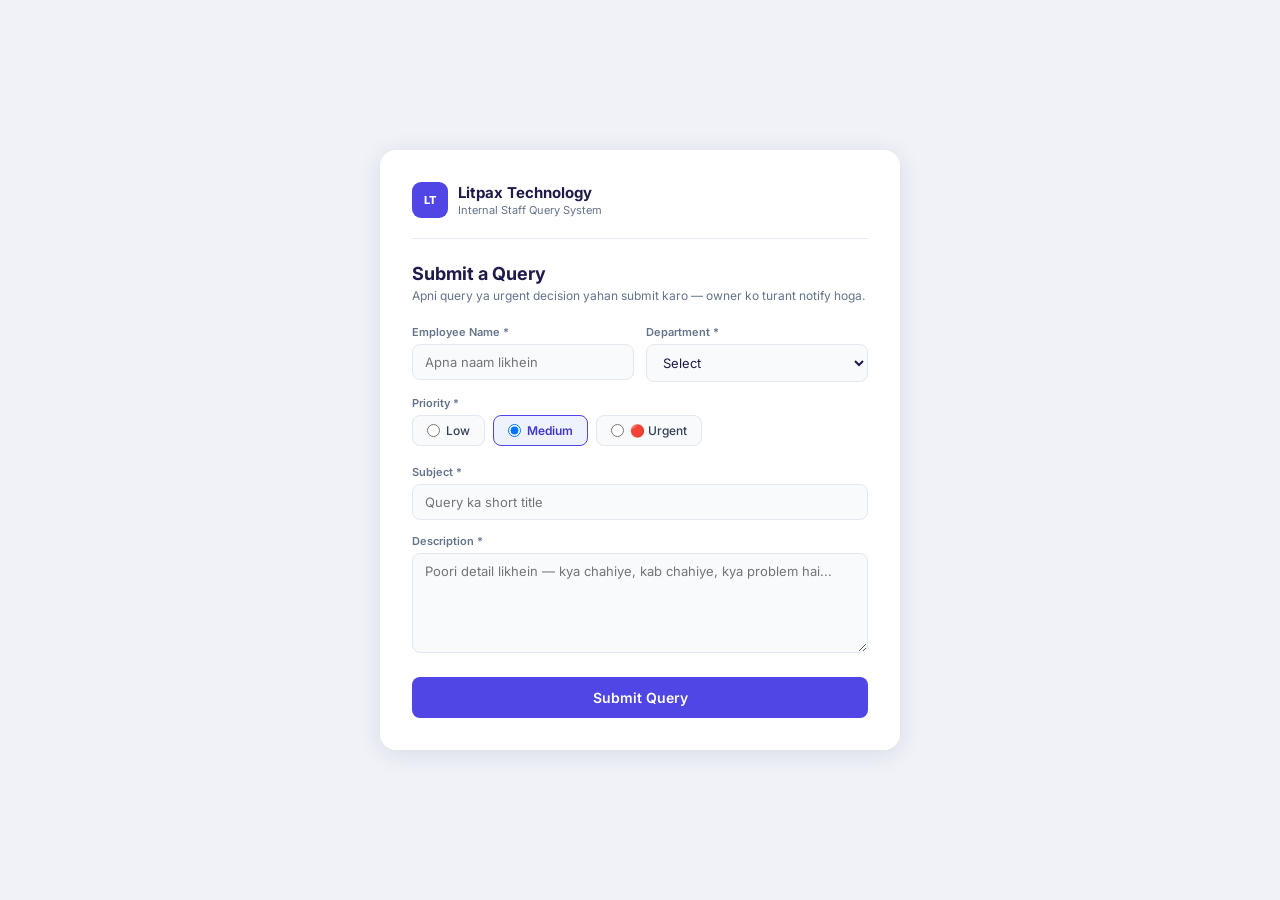
==== staff-query.html @ 0794521c "Create staff-query.html" ====
<!DOCTYPE html>
<html lang="en">
<head>
  <meta charset="UTF-8" />
  <meta name="viewport" content="width=device-width, initial-scale=1.0" />
  <title>Staff Query — Litpax Technology</title>
  <link href="https://fonts.googleapis.com/css2?family=Inter:wght@400;500;600;700&display=swap" rel="stylesheet">
  <style>
    * { box-sizing: border-box; margin: 0; padding: 0; }
    body {
      font-family: 'Inter', sans-serif;
      background: #f0f2f8;
      min-height: 100vh;
      display: flex;
      align-items: center;
      justify-content: center;
      padding: 24px 16px;
    }
    .card {
      background: #fff;
      border-radius: 16px;
      box-shadow: 0 4px 24px rgba(30,27,75,.1);
      padding: 32px;
      width: 100%;
      max-width: 520px;
    }
    .brand {
      display: flex;
      align-items: center;
      gap: 10px;
      margin-bottom: 24px;
      padding-bottom: 20px;
      border-bottom: 1px solid #e8eaf2;
    }
    .brand-logo {
      width: 36px; height: 36px;
      background: #4f46e5;
      border-radius: 9px;
      color: #fff;
      font-weight: 800;
      font-size: 11px;
      display: flex; align-items: center; justify-content: center;
    }
    .brand h1 { font-size: 15px; font-weight: 700; color: #1e1b4b; }
    .brand p  { font-size: 11px; color: #64748b; margin-top: 1px; }

    h2 { font-size: 18px; font-weight: 700; color: #1e1b4b; margin-bottom: 4px; }
    .subtitle { font-size: 12px; color: #64748b; margin-bottom: 22px; }

    .row { display: grid; grid-template-columns: 1fr 1fr; gap: 12px; }
    .field { margin-bottom: 14px; }
    label { font-size: 11px; font-weight: 600; color: #64748b; display: block; margin-bottom: 5px; }

    input, select, textarea {
      width: 100%;
      padding: 9px 12px;
      border: 1px solid #e2e8f0;
      border-radius: 8px;
      font-size: 13px;
      font-family: inherit;
      outline: none;
      background: #f8fafc;
      color: #1e1b4b;
      transition: border-color .14s;
    }
    input:focus, select:focus, textarea:focus {
      border-color: #4f46e5;
      background: #fff;
      box-shadow: 0 0 0 3px rgba(79,70,229,.1);
    }
    textarea { resize: vertical; min-height: 100px; }

    .priority-row { display: flex; gap: 8px; flex-wrap: wrap; }
    .priority-label {
      display: flex; align-items: center; gap: 6px;
      cursor: pointer; font-size: 12px; font-weight: 500;
      padding: 7px 14px;
      border: 1px solid #e2e8f0;
      border-radius: 8px;
      background: #f8fafc;
      color: #334155;
      transition: .14s;
    }
    .priority-label input { width: auto; padding: 0; background: none; border: none; box-shadow: none; }
    .priority-label:has(input:checked) { border-color: #4f46e5; background: #eef2ff; color: #4338ca; font-weight: 600; }
    .priority-label.urgent:has(input:checked) { border-color: #dc2626; background: #fef2f2; color: #dc2626; }

    .submit-btn {
      width: 100%;
      padding: 12px;
      background: #4f46e5;
      color: #fff;
      border: none;
      border-radius: 8px;
      font-size: 14px;
      font-weight: 600;
      font-family: inherit;
      cursor: pointer;
      margin-top: 6px;
      transition: background .14s;
    }
    .submit-btn:hover { background: #4338ca; }
    .submit-btn:disabled { background: #a5b4fc; cursor: not-allowed; }

    #msgBox {
      margin-top: 14px;
      font-size: 13px;
      font-weight: 500;
      text-align: center;
      padding: 10px;
      border-radius: 8px;
      display: none;
    }
    #msgBox.success { background: #f0fdf4; color: #16a34a; border: 1px solid #bbf7d0; display: block; }
    #msgBox.error   { background: #fef2f2; color: #dc2626; border: 1px solid #fecaca; display: block; }

    @media (max-width: 480px) {
      .row { grid-template-columns: 1fr; }
      .card { padding: 20px; }
    }
  </style>
</head>
<body>

<div class="card">
  <div class="brand">
    <div class="brand-logo">LT</div>
    <div>
      <h1>Litpax Technology</h1>
      <p>Internal Staff Query System</p>
    </div>
  </div>

  <h2>Submit a Query</h2>
  <p class="subtitle">Apni query ya urgent decision yahan submit karo — owner ko turant notify hoga.</p>

  <div class="row">
    <div class="field">
      <label>Employee Name *</label>
      <input type="text" id="qName" placeholder="Apna naam likhein">
    </div>
    <div class="field">
      <label>Department *</label>
      <select id="qDept">
        <option value="">Select</option>
        <option>Store</option>
        <option>Production</option>
        <option>Dispatch</option>
        <option>Sales</option>
        <option>Repair</option>
        <option>Accounts</option>
        <option>Other</option>
      </select>
    </div>
  </div>

  <div class="field">
    <label>Priority *</label>
    <div class="priority-row">
      <label class="priority-label">
        <input type="radio" name="priority" value="Low"> Low
      </label>
      <label class="priority-label">
        <input type="radio" name="priority" value="Medium" checked> Medium
      </label>
      <label class="priority-label urgent">
        <input type="radio" name="priority" value="Urgent"> 🔴 Urgent
      </label>
    </div>
  </div>

  <div class="field">
    <label>Subject *</label>
    <input type="text" id="qSubject" placeholder="Query ka short title">
  </div>

  <div class="field">
    <label>Description *</label>
    <textarea id="qDesc" placeholder="Poori detail likhein — kya chahiye, kab chahiye, kya problem hai..."></textarea>
  </div>

  <button class="submit-btn" id="submitBtn" onclick="submitQuery()">Submit Query</button>
  <div id="msgBox"></div>
</div>

<script>
const GAS_URL = 'https://script.google.com/macros/s/AKfycbwYJIxqDn7e6ejyQ1jGXSYb_hgTLGZFmoLsgzw4deI7u7Ow34GI6gxxJJlrNw8iruAg/exec';

async function submitQuery() {
  const name     = document.getElementById('qName').value.trim();
  const dept     = document.getElementById('qDept').value;
  const priority = document.querySelector('input[name="priority"]:checked')?.value;
  const subject  = document.getElementById('qSubject').value.trim();
  const desc     = document.getElementById('qDesc').value.trim();
  const btn      = document.getElementById('submitBtn');
  const msg      = document.getElementById('msgBox');

  msg.className = '';
  msg.style.display = 'none';

  if (!name || !dept || !subject || !desc) {
    msg.className = 'error';
    msg.textContent = '⚠️ Sab fields fill karna zaroori hai.';
    return;
  }

  btn.textContent = 'Submitting...';
  btn.disabled = true;

  try {
    const res = await fetch(GAS_URL, {
      method: 'POST',
      body: JSON.stringify({ action: 'submitQuery', employeeName: name, department: dept, priority, subject, description: desc })
    });
    const data = await res.json();
    if (data.success) {
      msg.className = 'success';
      msg.textContent = `✅ Query submit ho gayi! Ticket ID: ${data.ticketID}`;
      document.getElementById('qName').value = '';
      document.getElementById('qDept').value = '';
      document.getElementById('qSubject').value = '';
      document.getElementById('qDesc').value = '';
    } else {
      msg.className = 'error';
      msg.textContent = '❌ Error aaya. Dobara try karo.';
    }
  } catch(err) {
    msg.className = 'error';
    msg.textContent = '❌ Network error. Baad mein try karo.';
  }

  btn.textContent = 'Submit Query';
  btn.disabled = false;
}
</script>

</body>
</html>
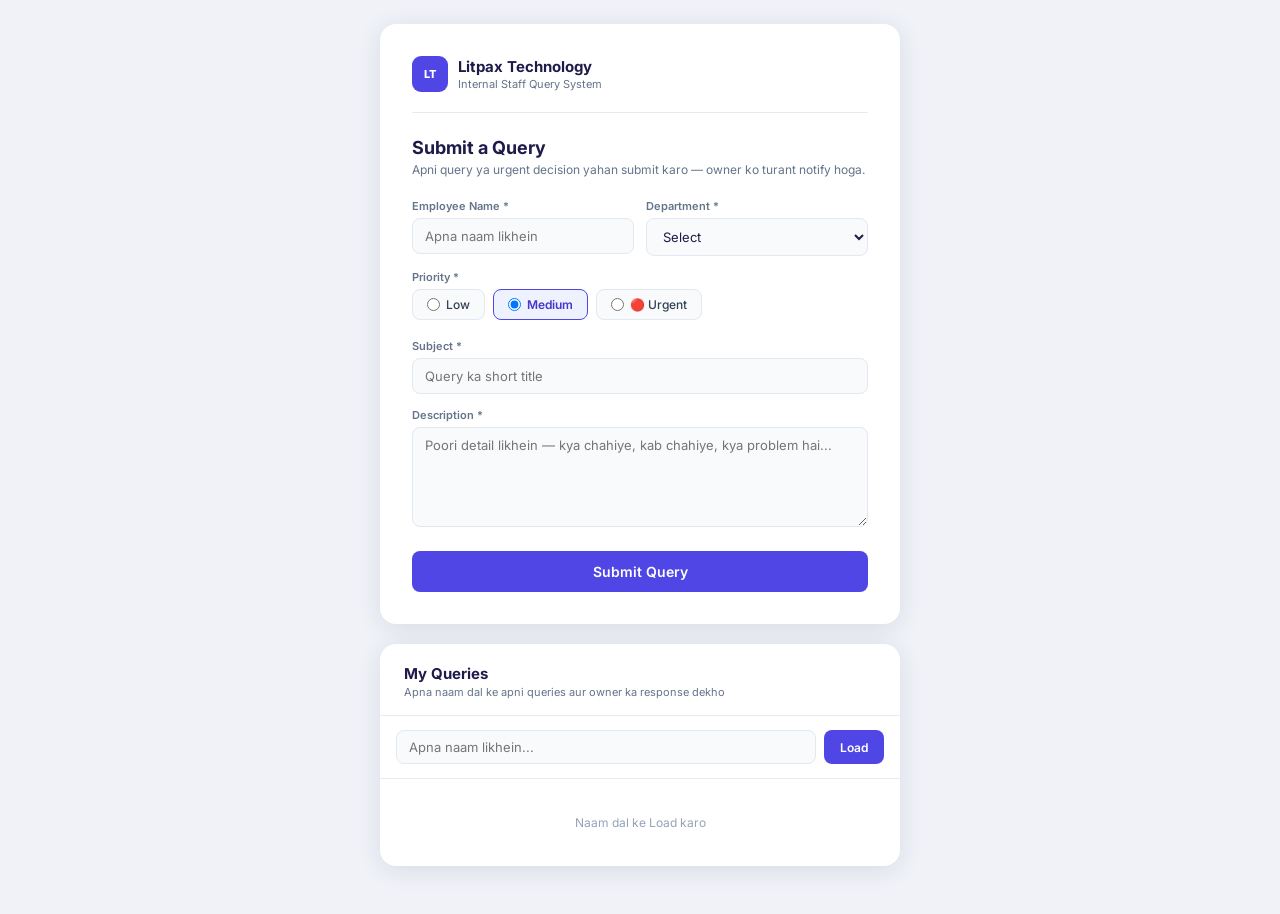
==== commit 39b02322: "Update staff-query.html" ====
--- a/staff-query.html
+++ b/staff-query.html
@@ -12,9 +12,9 @@
       background: #f0f2f8;
       min-height: 100vh;
       display: flex;
+      flex-direction: column;
       align-items: center;
-      justify-content: center;
-      padding: 24px 16px;
+      padding: 24px 16px 48px;
     }
     .card {
       background: #fff;
@@ -23,105 +23,152 @@
       padding: 32px;
       width: 100%;
       max-width: 520px;
+      margin-bottom: 20px;
     }
     .brand {
-      display: flex;
-      align-items: center;
-      gap: 10px;
-      margin-bottom: 24px;
-      padding-bottom: 20px;
+      display: flex; align-items: center; gap: 10px;
+      margin-bottom: 24px; padding-bottom: 20px;
       border-bottom: 1px solid #e8eaf2;
     }
     .brand-logo {
-      width: 36px; height: 36px;
-      background: #4f46e5;
-      border-radius: 9px;
-      color: #fff;
-      font-weight: 800;
-      font-size: 11px;
-      display: flex; align-items: center; justify-content: center;
+      width: 36px; height: 36px; background: #4f46e5;
+      border-radius: 9px; color: #fff; font-weight: 800;
+      font-size: 11px; display: flex; align-items: center; justify-content: center;
     }
     .brand h1 { font-size: 15px; font-weight: 700; color: #1e1b4b; }
     .brand p  { font-size: 11px; color: #64748b; margin-top: 1px; }
-
     h2 { font-size: 18px; font-weight: 700; color: #1e1b4b; margin-bottom: 4px; }
     .subtitle { font-size: 12px; color: #64748b; margin-bottom: 22px; }
-
     .row { display: grid; grid-template-columns: 1fr 1fr; gap: 12px; }
     .field { margin-bottom: 14px; }
     label { font-size: 11px; font-weight: 600; color: #64748b; display: block; margin-bottom: 5px; }
-
     input, select, textarea {
-      width: 100%;
-      padding: 9px 12px;
-      border: 1px solid #e2e8f0;
-      border-radius: 8px;
-      font-size: 13px;
-      font-family: inherit;
-      outline: none;
-      background: #f8fafc;
-      color: #1e1b4b;
-      transition: border-color .14s;
+      width: 100%; padding: 9px 12px; border: 1px solid #e2e8f0;
+      border-radius: 8px; font-size: 13px; font-family: inherit;
+      outline: none; background: #f8fafc; color: #1e1b4b; transition: border-color .14s;
     }
     input:focus, select:focus, textarea:focus {
-      border-color: #4f46e5;
-      background: #fff;
+      border-color: #4f46e5; background: #fff;
       box-shadow: 0 0 0 3px rgba(79,70,229,.1);
     }
     textarea { resize: vertical; min-height: 100px; }
-
     .priority-row { display: flex; gap: 8px; flex-wrap: wrap; }
     .priority-label {
-      display: flex; align-items: center; gap: 6px;
-      cursor: pointer; font-size: 12px; font-weight: 500;
-      padding: 7px 14px;
-      border: 1px solid #e2e8f0;
-      border-radius: 8px;
-      background: #f8fafc;
-      color: #334155;
-      transition: .14s;
+      display: flex; align-items: center; gap: 6px; cursor: pointer;
+      font-size: 12px; font-weight: 500; padding: 7px 14px;
+      border: 1px solid #e2e8f0; border-radius: 8px;
+      background: #f8fafc; color: #334155; transition: .14s;
     }
     .priority-label input { width: auto; padding: 0; background: none; border: none; box-shadow: none; }
     .priority-label:has(input:checked) { border-color: #4f46e5; background: #eef2ff; color: #4338ca; font-weight: 600; }
     .priority-label.urgent:has(input:checked) { border-color: #dc2626; background: #fef2f2; color: #dc2626; }
-
     .submit-btn {
-      width: 100%;
-      padding: 12px;
-      background: #4f46e5;
-      color: #fff;
-      border: none;
-      border-radius: 8px;
-      font-size: 14px;
-      font-weight: 600;
-      font-family: inherit;
-      cursor: pointer;
-      margin-top: 6px;
-      transition: background .14s;
+      width: 100%; padding: 12px; background: #4f46e5; color: #fff;
+      border: none; border-radius: 8px; font-size: 14px; font-weight: 600;
+      font-family: inherit; cursor: pointer; margin-top: 6px; transition: background .14s;
     }
     .submit-btn:hover { background: #4338ca; }
     .submit-btn:disabled { background: #a5b4fc; cursor: not-allowed; }
-
     #msgBox {
-      margin-top: 14px;
-      font-size: 13px;
-      font-weight: 500;
-      text-align: center;
-      padding: 10px;
-      border-radius: 8px;
-      display: none;
+      margin-top: 14px; font-size: 13px; font-weight: 500;
+      text-align: center; padding: 10px; border-radius: 8px; display: none;
     }
     #msgBox.success { background: #f0fdf4; color: #16a34a; border: 1px solid #bbf7d0; display: block; }
     #msgBox.error   { background: #fef2f2; color: #dc2626; border: 1px solid #fecaca; display: block; }
+
+    /* My Queries Section */
+    .my-queries-card {
+      background: #fff; border-radius: 16px;
+      box-shadow: 0 4px 24px rgba(30,27,75,.1);
+      width: 100%; max-width: 520px; overflow: hidden;
+    }
+    .mq-header {
+      padding: 20px 24px 16px;
+      border-bottom: 1px solid #e8eaf2;
+    }
+    .mq-header h3 { font-size: 15px; font-weight: 700; color: #1e1b4b; margin-bottom: 2px; }
+    .mq-header p  { font-size: 11px; color: #64748b; }
+    .mq-search {
+      padding: 14px 16px;
+      border-bottom: 1px solid #e8eaf2;
+      display: flex; gap: 8px;
+    }
+    .mq-search input {
+      flex: 1; padding: 8px 12px; border: 1px solid #e2e8f0;
+      border-radius: 8px; font-size: 13px; font-family: inherit; outline: none; background: #f8fafc;
+    }
+    .mq-search input:focus { border-color: #4f46e5; background: #fff; }
+    .mq-search button {
+      padding: 8px 16px; background: #4f46e5; color: #fff;
+      border: none; border-radius: 8px; font-size: 12px;
+      font-weight: 600; font-family: inherit; cursor: pointer;
+    }
+    .mq-search button:hover { background: #4338ca; }
+    #mqList { padding: 12px 16px; }
+
+    .ticket-item {
+      border: 1px solid #e8eaf2; border-radius: 12px;
+      margin-bottom: 10px; overflow: hidden;
+    }
+    .ticket-top {
+      padding: 12px 14px; cursor: pointer;
+      display: flex; align-items: center; justify-content: space-between; gap: 10px;
+      transition: background .14s;
+    }
+    .ticket-top:hover { background: #f8fafc; }
+    .ticket-subject { font-size: 13px; font-weight: 600; color: #1e1b4b; }
+    .ticket-meta { font-size: 11px; color: #64748b; margin-top: 2px; }
+    .status-badge {
+      font-size: 10px; font-weight: 700; padding: 3px 10px;
+      border-radius: 999px; white-space: nowrap; flex-shrink: 0;
+    }
+    .status-Open        { background: #fef2f2; color: #dc2626; border: 1px solid #fecaca; }
+    .status-In-Progress { background: #fffbeb; color: #d97706; border: 1px solid #fde68a; }
+    .status-Closed      { background: #f0fdf4; color: #16a34a; border: 1px solid #bbf7d0; }
+
+    .ticket-chat { display: none; padding: 12px 14px; border-top: 1px solid #e8eaf2; background: #fafafa; }
+    .ticket-chat.open { display: block; }
+
+    .bubble-wrap { display: flex; flex-direction: column; gap: 8px; }
+    .bubble {
+      display: flex; flex-direction: column;
+    }
+    .bubble.employee { align-items: flex-start; }
+    .bubble.owner    { align-items: flex-end; }
+    .bubble-name { font-size: 10px; color: #94a3b8; margin-bottom: 3px; }
+    .bubble-text {
+      max-width: 85%; padding: 9px 13px; font-size: 12.5px;
+      line-height: 1.55; font-weight: 500;
+    }
+    .bubble.employee .bubble-text {
+      background: #eef2ff; color: #3730a3;
+      border-radius: 12px 12px 12px 4px;
+    }
+    .bubble.owner .bubble-text {
+      background: #f0fdf4; color: #15803d;
+      border-radius: 12px 12px 4px 12px;
+    }
+    .bubble.owner-temp .bubble-text {
+      background: #fffbeb; color: #92400e;
+      border-radius: 12px 12px 4px 12px;
+    }
+    .bubble-time { font-size: 10px; color: #cbd5e1; margin-top: 3px; }
+
+    .empty-mq {
+      text-align: center; padding: 24px;
+      font-size: 12px; color: #94a3b8;
+    }
 
     @media (max-width: 480px) {
       .row { grid-template-columns: 1fr; }
       .card { padding: 20px; }
+      .mq-header { padding: 16px; }
     }
   </style>
 </head>
 <body>
 
+<!-- SUBMIT FORM -->
 <div class="card">
   <div class="brand">
     <div class="brand-logo">LT</div>
@@ -157,15 +204,9 @@
   <div class="field">
     <label>Priority *</label>
     <div class="priority-row">
-      <label class="priority-label">
-        <input type="radio" name="priority" value="Low"> Low
-      </label>
-      <label class="priority-label">
-        <input type="radio" name="priority" value="Medium" checked> Medium
-      </label>
-      <label class="priority-label urgent">
-        <input type="radio" name="priority" value="Urgent"> 🔴 Urgent
-      </label>
+      <label class="priority-label"><input type="radio" name="priority" value="Low"> Low</label>
+      <label class="priority-label"><input type="radio" name="priority" value="Medium" checked> Medium</label>
+      <label class="priority-label urgent"><input type="radio" name="priority" value="Urgent"> 🔴 Urgent</label>
     </div>
   </div>
 
@@ -183,8 +224,21 @@
   <div id="msgBox"></div>
 </div>
 
+<!-- MY QUERIES -->
+<div class="my-queries-card">
+  <div class="mq-header">
+    <h3>My Queries</h3>
+    <p>Apna naam dal ke apni queries aur owner ka response dekho</p>
+  </div>
+  <div class="mq-search">
+    <input type="text" id="mqName" placeholder="Apna naam likhein..." onkeydown="if(event.key==='Enter') loadMyTickets()">
+    <button onclick="loadMyTickets()">Load</button>
+  </div>
+  <div id="mqList"><div class="empty-mq">Naam dal ke Load karo</div></div>
+</div>
+
 <script>
-const GAS_URL = 'https://script.google.com/macros/s/AKfycbwYJIxqDn7e6ejyQ1jGXSYb_hgTLGZFmoLsgzw4deI7u7Ow34GI6gxxJJlrNw8iruAg/exec';
+const GAS_QUERY_URL = 'https://script.google.com/macros/s/AKfycbxjbAFoTANTet3z2wgFFi0Obm9IjSH767jgnNcikxOytywSN1qxITZseWEykgI-8CS8/exec';
 
 async function submitQuery() {
   const name     = document.getElementById('qName').value.trim();
@@ -208,7 +262,7 @@
   btn.disabled = true;
 
   try {
-    const res = await fetch(GAS_URL, {
+    const res = await fetch(GAS_QUERY_URL, {
       method: 'POST',
       body: JSON.stringify({ action: 'submitQuery', employeeName: name, department: dept, priority, subject, description: desc })
     });
@@ -216,10 +270,13 @@
     if (data.success) {
       msg.className = 'success';
       msg.textContent = `✅ Query submit ho gayi! Ticket ID: ${data.ticketID}`;
+      // Auto load tickets for this name
+      document.getElementById('mqName').value = name;
       document.getElementById('qName').value = '';
       document.getElementById('qDept').value = '';
       document.getElementById('qSubject').value = '';
       document.getElementById('qDesc').value = '';
+      loadMyTickets();
     } else {
       msg.className = 'error';
       msg.textContent = '❌ Error aaya. Dobara try karo.';
@@ -232,6 +289,76 @@
   btn.textContent = 'Submit Query';
   btn.disabled = false;
 }
+
+async function loadMyTickets() {
+  const name = document.getElementById('mqName').value.trim();
+  if (!name) return;
+  localStorage.setItem('mqName', name);
+  document.getElementById('mqList').innerHTML = '<div class="empty-mq">Loading...</div>';
+
+  try {
+    const res = await fetch(GAS_QUERY_URL, {
+      method: 'POST',
+      body: JSON.stringify({ action: 'getMyTickets', employeeName: name })
+    });
+    const data = await res.json();
+    if (!data.success || !data.tickets.length) {
+      document.getElementById('mqList').innerHTML = '<div class="empty-mq">Koi query nahi mili — naam check karo.</div>';
+      return;
+    }
+    document.getElementById('mqList').innerHTML = data.tickets.reverse().map((t, i) => {
+      const statusClass = 'status-' + t.Status.replace(' ', '-');
+      const hasResponse = t['Temp Response'] || t['Final Response'];
+      return `
+        <div class="ticket-item">
+          <div class="ticket-top" onclick="toggleChat(${i})">
+            <div>
+              <div class="ticket-subject">${t.Subject}</div>
+              <div class="ticket-meta">${t.TicketID} · ${t.Department} · ${t.Timestamp}</div>
+            </div>
+            <span class="status-badge ${statusClass}">${t.Status}</span>
+          </div>
+          <div class="ticket-chat" id="chat-${i}">
+            <div class="bubble-wrap">
+              <div class="bubble employee">
+                <div class="bubble-name">${t['Employee Name']}</div>
+                <div class="bubble-text">${t.Description}</div>
+              </div>
+              ${t['Temp Response'] ? `
+              <div class="bubble owner-temp">
+                <div class="bubble-name">Owner</div>
+                <div class="bubble-text">${t['Temp Response']}</div>
+              </div>` : ''}
+              ${t['Final Response'] ? `
+              <div class="bubble owner">
+                <div class="bubble-name">Owner (Final Solution ✓)</div>
+                <div class="bubble-text">${t['Final Response']}</div>
+                ${t['Closed Date'] ? `<div class="bubble-time">Closed: ${t['Closed Date']}</div>` : ''}
+              </div>` : ''}
+              ${!hasResponse ? `<div style="text-align:center;font-size:11px;color:#94a3b8;padding:8px;">Owner ka response abhi pending hai...</div>` : ''}
+            </div>
+          </div>
+        </div>
+      `;
+    }).join('');
+  } catch(err) {
+    document.getElementById('mqList').innerHTML = '<div class="empty-mq" style="color:#dc2626;">Error loading. Dobara try karo.</div>';
+  }
+}
+
+function toggleChat(i) {
+  const el = document.getElementById('chat-' + i);
+  el.classList.toggle('open');
+}
+
+// Auto load if name saved
+window.addEventListener('DOMContentLoaded', () => {
+  const saved = localStorage.getItem('mqName');
+  if (saved) {
+    document.getElementById('mqName').value = saved;
+    loadMyTickets();
+  }
+});
 </script>
 
 </body>
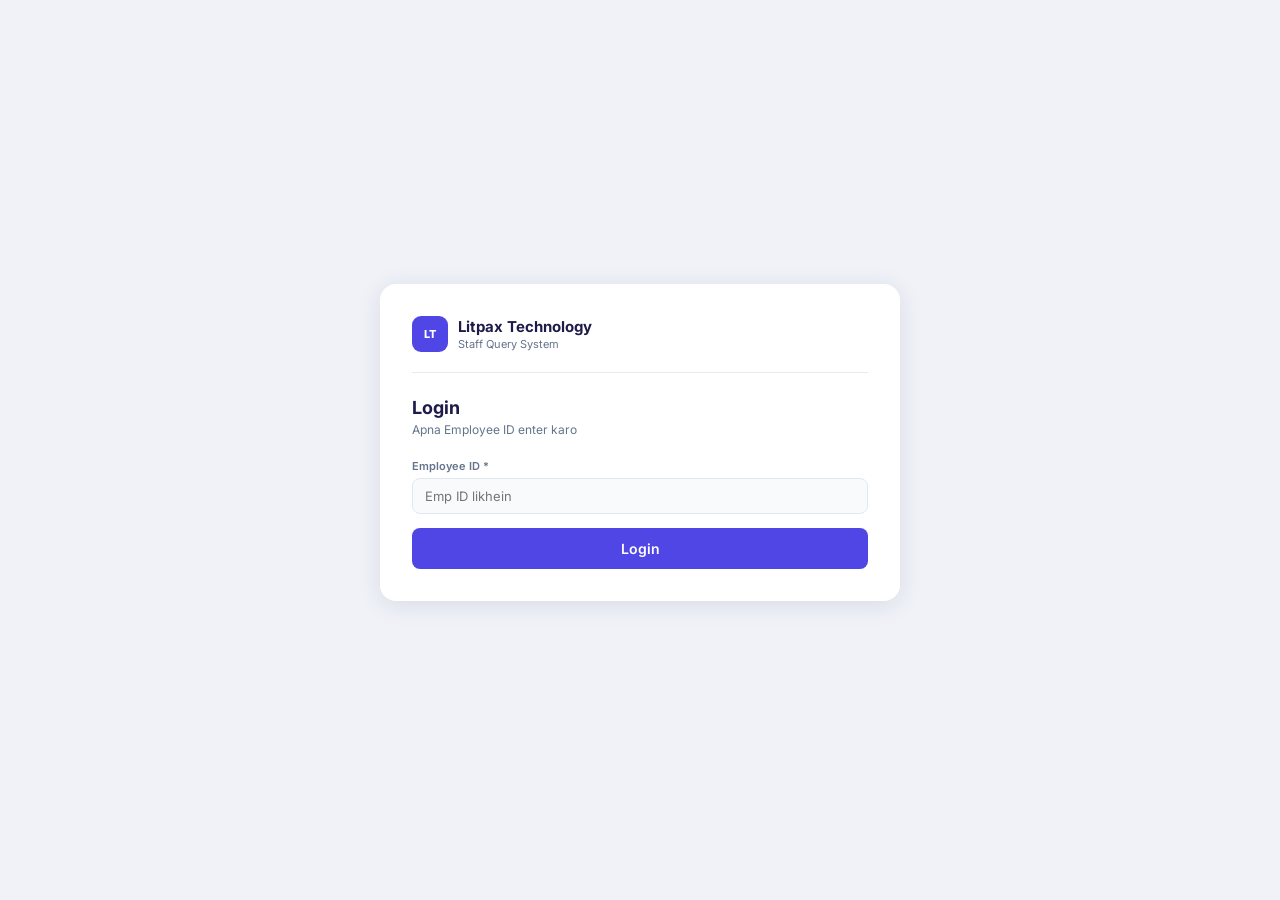
==== commit 7ddfbeb4: "Update staff-query.html" ====
--- a/staff-query.html
+++ b/staff-query.html
@@ -7,316 +7,296 @@
   <link href="https://fonts.googleapis.com/css2?family=Inter:wght@400;500;600;700&display=swap" rel="stylesheet">
   <style>
     * { box-sizing: border-box; margin: 0; padding: 0; }
-    body {
-      font-family: 'Inter', sans-serif;
-      background: #f0f2f8;
-      min-height: 100vh;
-      display: flex;
-      flex-direction: column;
-      align-items: center;
-      padding: 24px 16px 48px;
-    }
-    .card {
-      background: #fff;
-      border-radius: 16px;
-      box-shadow: 0 4px 24px rgba(30,27,75,.1);
-      padding: 32px;
-      width: 100%;
-      max-width: 520px;
-      margin-bottom: 20px;
-    }
-    .brand {
-      display: flex; align-items: center; gap: 10px;
-      margin-bottom: 24px; padding-bottom: 20px;
-      border-bottom: 1px solid #e8eaf2;
-    }
-    .brand-logo {
-      width: 36px; height: 36px; background: #4f46e5;
-      border-radius: 9px; color: #fff; font-weight: 800;
-      font-size: 11px; display: flex; align-items: center; justify-content: center;
-    }
+    body { font-family: 'Inter', sans-serif; background: #f0f2f8; min-height: 100vh; display: flex; align-items: center; justify-content: center; padding: 24px 16px; }
+
+    .screen { display: none; width: 100%; max-width: 520px; }
+    .screen.active { display: block; }
+
+    .card { background: #fff; border-radius: 16px; box-shadow: 0 4px 24px rgba(30,27,75,.1); padding: 32px; margin-bottom: 16px; }
+
+    .brand { display: flex; align-items: center; gap: 10px; margin-bottom: 24px; padding-bottom: 20px; border-bottom: 1px solid #e8eaf2; }
+    .brand-logo { width: 36px; height: 36px; background: #4f46e5; border-radius: 9px; color: #fff; font-weight: 800; font-size: 11px; display: flex; align-items: center; justify-content: center; }
     .brand h1 { font-size: 15px; font-weight: 700; color: #1e1b4b; }
     .brand p  { font-size: 11px; color: #64748b; margin-top: 1px; }
+
     h2 { font-size: 18px; font-weight: 700; color: #1e1b4b; margin-bottom: 4px; }
     .subtitle { font-size: 12px; color: #64748b; margin-bottom: 22px; }
-    .row { display: grid; grid-template-columns: 1fr 1fr; gap: 12px; }
+
     .field { margin-bottom: 14px; }
     label { font-size: 11px; font-weight: 600; color: #64748b; display: block; margin-bottom: 5px; }
     input, select, textarea {
-      width: 100%; padding: 9px 12px; border: 1px solid #e2e8f0;
-      border-radius: 8px; font-size: 13px; font-family: inherit;
-      outline: none; background: #f8fafc; color: #1e1b4b; transition: border-color .14s;
-    }
-    input:focus, select:focus, textarea:focus {
-      border-color: #4f46e5; background: #fff;
-      box-shadow: 0 0 0 3px rgba(79,70,229,.1);
-    }
-    textarea { resize: vertical; min-height: 100px; }
+      width: 100%; padding: 9px 12px; border: 1px solid #e2e8f0; border-radius: 8px;
+      font-size: 13px; font-family: inherit; outline: none; background: #f8fafc; color: #1e1b4b; transition: border-color .14s;
+    }
+    input:focus, select:focus, textarea:focus { border-color: #4f46e5; background: #fff; box-shadow: 0 0 0 3px rgba(79,70,229,.1); }
+    textarea { resize: vertical; min-height: 90px; }
+
     .priority-row { display: flex; gap: 8px; flex-wrap: wrap; }
-    .priority-label {
-      display: flex; align-items: center; gap: 6px; cursor: pointer;
-      font-size: 12px; font-weight: 500; padding: 7px 14px;
-      border: 1px solid #e2e8f0; border-radius: 8px;
-      background: #f8fafc; color: #334155; transition: .14s;
-    }
+    .priority-label { display: flex; align-items: center; gap: 6px; cursor: pointer; font-size: 12px; font-weight: 500; padding: 7px 14px; border: 1px solid #e2e8f0; border-radius: 8px; background: #f8fafc; color: #334155; transition: .14s; }
     .priority-label input { width: auto; padding: 0; background: none; border: none; box-shadow: none; }
     .priority-label:has(input:checked) { border-color: #4f46e5; background: #eef2ff; color: #4338ca; font-weight: 600; }
     .priority-label.urgent:has(input:checked) { border-color: #dc2626; background: #fef2f2; color: #dc2626; }
-    .submit-btn {
-      width: 100%; padding: 12px; background: #4f46e5; color: #fff;
-      border: none; border-radius: 8px; font-size: 14px; font-weight: 600;
-      font-family: inherit; cursor: pointer; margin-top: 6px; transition: background .14s;
-    }
-    .submit-btn:hover { background: #4338ca; }
-    .submit-btn:disabled { background: #a5b4fc; cursor: not-allowed; }
-    #msgBox {
-      margin-top: 14px; font-size: 13px; font-weight: 500;
-      text-align: center; padding: 10px; border-radius: 8px; display: none;
-    }
-    #msgBox.success { background: #f0fdf4; color: #16a34a; border: 1px solid #bbf7d0; display: block; }
-    #msgBox.error   { background: #fef2f2; color: #dc2626; border: 1px solid #fecaca; display: block; }
-
-    /* My Queries Section */
-    .my-queries-card {
-      background: #fff; border-radius: 16px;
-      box-shadow: 0 4px 24px rgba(30,27,75,.1);
-      width: 100%; max-width: 520px; overflow: hidden;
-    }
-    .mq-header {
-      padding: 20px 24px 16px;
-      border-bottom: 1px solid #e8eaf2;
-    }
-    .mq-header h3 { font-size: 15px; font-weight: 700; color: #1e1b4b; margin-bottom: 2px; }
-    .mq-header p  { font-size: 11px; color: #64748b; }
-    .mq-search {
-      padding: 14px 16px;
-      border-bottom: 1px solid #e8eaf2;
-      display: flex; gap: 8px;
-    }
-    .mq-search input {
-      flex: 1; padding: 8px 12px; border: 1px solid #e2e8f0;
-      border-radius: 8px; font-size: 13px; font-family: inherit; outline: none; background: #f8fafc;
-    }
-    .mq-search input:focus { border-color: #4f46e5; background: #fff; }
-    .mq-search button {
-      padding: 8px 16px; background: #4f46e5; color: #fff;
-      border: none; border-radius: 8px; font-size: 12px;
-      font-weight: 600; font-family: inherit; cursor: pointer;
-    }
-    .mq-search button:hover { background: #4338ca; }
-    #mqList { padding: 12px 16px; }
-
-    .ticket-item {
-      border: 1px solid #e8eaf2; border-radius: 12px;
-      margin-bottom: 10px; overflow: hidden;
-    }
-    .ticket-top {
-      padding: 12px 14px; cursor: pointer;
-      display: flex; align-items: center; justify-content: space-between; gap: 10px;
-      transition: background .14s;
-    }
+
+    .btn { width: 100%; padding: 12px; border: none; border-radius: 8px; font-size: 14px; font-weight: 600; font-family: inherit; cursor: pointer; transition: background .14s; }
+    .btn-primary { background: #4f46e5; color: #fff; }
+    .btn-primary:hover { background: #4338ca; }
+    .btn-primary:disabled { background: #a5b4fc; cursor: not-allowed; }
+    .btn-outline { background: #fff; color: #4f46e5; border: 1px solid #c7d2fe; margin-top: 8px; }
+    .btn-outline:hover { background: #eef2ff; }
+
+    .alert { margin-top: 12px; font-size: 13px; font-weight: 500; text-align: center; padding: 10px; border-radius: 8px; display: none; }
+    .alert.success { background: #f0fdf4; color: #16a34a; border: 1px solid #bbf7d0; display: block; }
+    .alert.error   { background: #fef2f2; color: #dc2626; border: 1px solid #fecaca; display: block; }
+
+    .dash-header { display: flex; align-items: center; justify-content: space-between; margin-bottom: 16px; }
+    .dash-header h2 { margin-bottom: 0; }
+    .user-pill { display: flex; align-items: center; gap: 8px; background: #eef2ff; border: 1px solid #c7d2fe; border-radius: 999px; padding: 5px 12px 5px 6px; }
+    .user-avatar { width: 26px; height: 26px; background: #4f46e5; border-radius: 50%; color: #fff; font-size: 11px; font-weight: 700; display: flex; align-items: center; justify-content: center; }
+    .user-name { font-size: 12px; font-weight: 600; color: #3730a3; }
+    .logout-btn { font-size: 11px; color: #94a3b8; background: none; border: none; cursor: pointer; margin-left: 4px; font-family: inherit; }
+    .logout-btn:hover { color: #dc2626; }
+
+    .new-query-btn { width: 100%; padding: 10px; background: #4f46e5; color: #fff; border: none; border-radius: 10px; font-size: 13px; font-weight: 600; font-family: inherit; cursor: pointer; margin-bottom: 14px; transition: background .14s; display: flex; align-items: center; justify-content: center; gap: 6px; }
+    .new-query-btn:hover { background: #4338ca; }
+
+    .ticket-item { border: 1px solid #e8eaf2; border-radius: 12px; margin-bottom: 10px; overflow: hidden; }
+    .ticket-top { padding: 12px 14px; cursor: pointer; display: flex; align-items: center; justify-content: space-between; gap: 10px; transition: background .14s; }
     .ticket-top:hover { background: #f8fafc; }
     .ticket-subject { font-size: 13px; font-weight: 600; color: #1e1b4b; }
     .ticket-meta { font-size: 11px; color: #64748b; margin-top: 2px; }
-    .status-badge {
-      font-size: 10px; font-weight: 700; padding: 3px 10px;
-      border-radius: 999px; white-space: nowrap; flex-shrink: 0;
-    }
+    .status-badge { font-size: 10px; font-weight: 700; padding: 3px 10px; border-radius: 999px; white-space: nowrap; flex-shrink: 0; }
     .status-Open        { background: #fef2f2; color: #dc2626; border: 1px solid #fecaca; }
     .status-In-Progress { background: #fffbeb; color: #d97706; border: 1px solid #fde68a; }
     .status-Closed      { background: #f0fdf4; color: #16a34a; border: 1px solid #bbf7d0; }
 
-    .ticket-chat { display: none; padding: 12px 14px; border-top: 1px solid #e8eaf2; background: #fafafa; }
+    .ticket-chat { display: none; padding: 14px; border-top: 1px solid #e8eaf2; background: #fafafa; }
     .ticket-chat.open { display: block; }
-
-    .bubble-wrap { display: flex; flex-direction: column; gap: 8px; }
-    .bubble {
-      display: flex; flex-direction: column;
-    }
+    .bubble-wrap { display: flex; flex-direction: column; gap: 10px; }
+    .bubble { display: flex; flex-direction: column; }
     .bubble.employee { align-items: flex-start; }
-    .bubble.owner    { align-items: flex-end; }
+    .bubble.owner, .bubble.owner-temp { align-items: flex-end; }
     .bubble-name { font-size: 10px; color: #94a3b8; margin-bottom: 3px; }
-    .bubble-text {
-      max-width: 85%; padding: 9px 13px; font-size: 12.5px;
-      line-height: 1.55; font-weight: 500;
-    }
-    .bubble.employee .bubble-text {
-      background: #eef2ff; color: #3730a3;
-      border-radius: 12px 12px 12px 4px;
-    }
-    .bubble.owner .bubble-text {
-      background: #f0fdf4; color: #15803d;
-      border-radius: 12px 12px 4px 12px;
-    }
-    .bubble.owner-temp .bubble-text {
-      background: #fffbeb; color: #92400e;
-      border-radius: 12px 12px 4px 12px;
-    }
+    .bubble-text { max-width: 85%; padding: 9px 13px; font-size: 12.5px; line-height: 1.55; font-weight: 500; }
+    .bubble.employee .bubble-text { background: #eef2ff; color: #3730a3; border-radius: 12px 12px 12px 4px; }
+    .bubble.owner-temp .bubble-text { background: #fffbeb; color: #92400e; border-radius: 12px 12px 4px 12px; }
+    .bubble.owner .bubble-text { background: #f0fdf4; color: #15803d; border-radius: 12px 12px 4px 12px; }
     .bubble-time { font-size: 10px; color: #cbd5e1; margin-top: 3px; }
-
-    .empty-mq {
-      text-align: center; padding: 24px;
-      font-size: 12px; color: #94a3b8;
-    }
+    .pending-msg { text-align: center; font-size: 11px; color: #94a3b8; padding: 8px; }
+
+    /* Request To Cards */
+    .request-to-row { display: flex; gap: 10px; }
+    .request-card { flex: 1; border: 1.5px solid #e2e8f0; border-radius: 10px; padding: 12px 14px; cursor: pointer; transition: .14s; background: #f8fafc; display: flex; align-items: center; gap: 10px; }
+    .request-card:hover { border-color: #a5b4fc; background: #eef2ff; }
+    .request-card.selected { border-color: #4f46e5; background: #eef2ff; }
+    .request-card input { display: none; }
+    .request-avatar { width: 34px; height: 34px; border-radius: 50%; display: flex; align-items: center; justify-content: center; font-size: 12px; font-weight: 700; color: #fff; flex-shrink: 0; }
+    .request-card-name { font-size: 13px; font-weight: 600; color: #1e1b4b; }
+    .request-card-title { font-size: 10px; color: #64748b; margin-top: 1px; }
+    .request-card.selected .request-card-name { color: #4338ca; }
+
+    .empty-state { text-align: center; padding: 32px; color: #94a3b8; font-size: 13px; }
 
     @media (max-width: 480px) {
-      .row { grid-template-columns: 1fr; }
       .card { padding: 20px; }
-      .mq-header { padding: 16px; }
+      .request-to-row { flex-direction: column; }
     }
   </style>
 </head>
 <body>
 
-<!-- SUBMIT FORM -->
-<div class="card">
-  <div class="brand">
-    <div class="brand-logo">LT</div>
-    <div>
-      <h1>Litpax Technology</h1>
-      <p>Internal Staff Query System</p>
-    </div>
+<!-- LOGIN SCREEN -->
+<div class="screen active" id="loginScreen">
+  <div class="card">
+    <div class="brand">
+      <div class="brand-logo">LT</div>
+      <div>
+        <h1>Litpax Technology</h1>
+        <p>Staff Query System</p>
+      </div>
+    </div>
+    <h2>Login</h2>
+    <p class="subtitle">Apna Employee ID enter karo</p>
+    <div class="field">
+      <label>Employee ID *</label>
+      <input type="text" id="loginEmpID" placeholder="Emp ID likhein" onkeydown="if(event.key==='Enter') doLogin()">
+    </div>
+    <button class="btn btn-primary" id="loginBtn" onclick="doLogin()">Login</button>
+    <div class="alert" id="loginMsg"></div>
   </div>
-
-  <h2>Submit a Query</h2>
-  <p class="subtitle">Apni query ya urgent decision yahan submit karo — owner ko turant notify hoga.</p>
-
-  <div class="row">
-    <div class="field">
-      <label>Employee Name *</label>
-      <input type="text" id="qName" placeholder="Apna naam likhein">
-    </div>
-    <div class="field">
-      <label>Department *</label>
-      <select id="qDept">
-        <option value="">Select</option>
-        <option>Store</option>
-        <option>Production</option>
-        <option>Dispatch</option>
-        <option>Sales</option>
-        <option>Repair</option>
-        <option>Accounts</option>
-        <option>Other</option>
-      </select>
-    </div>
+</div>
+
+<!-- DASHBOARD SCREEN -->
+<div class="screen" id="dashScreen">
+  <div class="card">
+    <div class="dash-header">
+      <div>
+        <h2 id="dashTitle">My Queries</h2>
+        <p style="font-size:11px;color:#64748b;margin-top:2px;" id="dashSub"></p>
+      </div>
+      <div class="user-pill">
+        <div class="user-avatar" id="userAvatar"></div>
+        <span class="user-name" id="userName"></span>
+        <button class="logout-btn" onclick="logout()">Logout</button>
+      </div>
+    </div>
+
+    <button class="new-query-btn" onclick="showNewQuery()">
+      <svg width="14" height="14" viewBox="0 0 24 24" fill="none" stroke="currentColor" stroke-width="2.5" stroke-linecap="round"><line x1="12" y1="5" x2="12" y2="19"/><line x1="5" y1="12" x2="19" y2="12"/></svg>
+      New Query
+    </button>
+
+    <div id="ticketsList"><div class="empty-state">Loading...</div></div>
   </div>
-
-  <div class="field">
-    <label>Priority *</label>
-    <div class="priority-row">
-      <label class="priority-label"><input type="radio" name="priority" value="Low"> Low</label>
-      <label class="priority-label"><input type="radio" name="priority" value="Medium" checked> Medium</label>
-      <label class="priority-label urgent"><input type="radio" name="priority" value="Urgent"> 🔴 Urgent</label>
-    </div>
+</div>
+
+<!-- NEW QUERY SCREEN -->
+<div class="screen" id="newQueryScreen">
+  <div class="card">
+    <div class="brand">
+      <div class="brand-logo">LT</div>
+      <div>
+        <h1>New Query</h1>
+        <p id="newQueryUser"></p>
+      </div>
+    </div>
+
+    <!-- REQUEST TO -->
+    <div class="field">
+      <label>Request To *</label>
+      <div class="request-to-row">
+        <label class="request-card" id="card-sneha" onclick="selectRequestTo('Sneha Mam', 'card-sneha')">
+          <input type="radio" name="requestTo" value="Sneha Mam">
+          <div class="request-avatar" style="background:#8b5cf6;">SM</div>
+          <div>
+            <div class="request-card-name">Sneha Mam</div>
+            <div class="request-card-title">Director</div>
+          </div>
+        </label>
+        <label class="request-card" id="card-sahil" onclick="selectRequestTo('Sahil Sir', 'card-sahil')">
+          <input type="radio" name="requestTo" value="Sahil Sir">
+          <div class="request-avatar" style="background:#0ea5e9;">SS</div>
+          <div>
+            <div class="request-card-name">Sahil Sir</div>
+            <div class="request-card-title">Director</div>
+          </div>
+        </label>
+      </div>
+    </div>
+
+    <!-- PRIORITY -->
+    <div class="field">
+      <label>Priority *</label>
+      <div class="priority-row">
+        <label class="priority-label"><input type="radio" name="priority" value="Low"> Low</label>
+        <label class="priority-label"><input type="radio" name="priority" value="Medium" checked> Medium</label>
+        <label class="priority-label urgent"><input type="radio" name="priority" value="Urgent"> 🔴 Urgent</label>
+      </div>
+    </div>
+
+    <div class="field">
+      <label>Subject *</label>
+      <input type="text" id="qSubject" placeholder="Query ka short title">
+    </div>
+
+    <div class="field">
+      <label>Description *</label>
+      <textarea id="qDesc" placeholder="Poori detail likhein..."></textarea>
+    </div>
+
+    <button class="btn btn-primary" id="submitBtn" onclick="submitQuery()">Submit Query</button>
+    <button class="btn btn-outline" onclick="showDash()">← Back</button>
+    <div class="alert" id="submitMsg"></div>
   </div>
-
-  <div class="field">
-    <label>Subject *</label>
-    <input type="text" id="qSubject" placeholder="Query ka short title">
-  </div>
-
-  <div class="field">
-    <label>Description *</label>
-    <textarea id="qDesc" placeholder="Poori detail likhein — kya chahiye, kab chahiye, kya problem hai..."></textarea>
-  </div>
-
-  <button class="submit-btn" id="submitBtn" onclick="submitQuery()">Submit Query</button>
-  <div id="msgBox"></div>
 </div>
 
-<!-- MY QUERIES -->
-<div class="my-queries-card">
-  <div class="mq-header">
-    <h3>My Queries</h3>
-    <p>Apna naam dal ke apni queries aur owner ka response dekho</p>
-  </div>
-  <div class="mq-search">
-    <input type="text" id="mqName" placeholder="Apna naam likhein..." onkeydown="if(event.key==='Enter') loadMyTickets()">
-    <button onclick="loadMyTickets()">Load</button>
-  </div>
-  <div id="mqList"><div class="empty-mq">Naam dal ke Load karo</div></div>
-</div>
-
 <script>
-const GAS_QUERY_URL = 'https://script.google.com/macros/s/AKfycbxjbAFoTANTet3z2wgFFi0Obm9IjSH767jgnNcikxOytywSN1qxITZseWEykgI-8CS8/exec';
-
-async function submitQuery() {
-  const name     = document.getElementById('qName').value.trim();
-  const dept     = document.getElementById('qDept').value;
-  const priority = document.querySelector('input[name="priority"]:checked')?.value;
-  const subject  = document.getElementById('qSubject').value.trim();
-  const desc     = document.getElementById('qDesc').value.trim();
-  const btn      = document.getElementById('submitBtn');
-  const msg      = document.getElementById('msgBox');
-
-  msg.className = '';
-  msg.style.display = 'none';
-
-  if (!name || !dept || !subject || !desc) {
-    msg.className = 'error';
-    msg.textContent = '⚠️ Sab fields fill karna zaroori hai.';
-    return;
-  }
-
-  btn.textContent = 'Submitting...';
+const GAS_QUERY_URL = 'https://script.google.com/macros/s/AKfycbz807fUw6omVhKTVtLXLYxDZrzgiTcqvh5gxXGMOKbvbV4r9vIWs_ScuRkzplS8V-ey/exec';
+
+let currentUser = null;
+
+function selectRequestTo(value, cardId) {
+  document.querySelectorAll('.request-card').forEach(c => c.classList.remove('selected'));
+  document.getElementById(cardId).classList.add('selected');
+  document.querySelector(`input[name="requestTo"][value="${value}"]`).checked = true;
+}
+
+function showScreen(id) {
+  document.querySelectorAll('.screen').forEach(s => s.classList.remove('active'));
+  document.getElementById(id).classList.add('active');
+}
+function showDash() { showScreen('dashScreen'); loadMyTickets(); }
+function showNewQuery() {
+  document.getElementById('newQueryUser').textContent = currentUser?.name || '';
+  document.getElementById('qSubject').value = '';
+  document.getElementById('qDesc').value = '';
+  document.getElementById('submitMsg').className = 'alert';
+  document.querySelectorAll('.request-card').forEach(c => c.classList.remove('selected'));
+  document.querySelectorAll('input[name="requestTo"]').forEach(r => r.checked = false);
+  showScreen('newQueryScreen');
+}
+
+async function doLogin() {
+  const empID = document.getElementById('loginEmpID').value.trim();
+  const msg   = document.getElementById('loginMsg');
+  const btn   = document.getElementById('loginBtn');
+  if (!empID) { showAlert(msg, 'error', '⚠️ Emp ID likhein'); return; }
+
+  btn.textContent = 'Logging in...';
   btn.disabled = true;
 
   try {
-    const res = await fetch(GAS_QUERY_URL, {
-      method: 'POST',
-      body: JSON.stringify({ action: 'submitQuery', employeeName: name, department: dept, priority, subject, description: desc })
-    });
+    const res  = await fetch(GAS_QUERY_URL, { method: 'POST', body: JSON.stringify({ action: 'login', empID }) });
     const data = await res.json();
     if (data.success) {
-      msg.className = 'success';
-      msg.textContent = `✅ Query submit ho gayi! Ticket ID: ${data.ticketID}`;
-      // Auto load tickets for this name
-      document.getElementById('mqName').value = name;
-      document.getElementById('qName').value = '';
-      document.getElementById('qDept').value = '';
-      document.getElementById('qSubject').value = '';
-      document.getElementById('qDesc').value = '';
-      loadMyTickets();
+      currentUser = { empID: data.empID, name: data.name };
+      localStorage.setItem('ltxUser', JSON.stringify(currentUser));
+      setupDash();
+      showDash();
     } else {
-      msg.className = 'error';
-      msg.textContent = '❌ Error aaya. Dobara try karo.';
+      showAlert(msg, 'error', '❌ ' + (data.message || 'Emp ID galat hai'));
     }
   } catch(err) {
-    msg.className = 'error';
-    msg.textContent = '❌ Network error. Baad mein try karo.';
+    showAlert(msg, 'error', '❌ Network error');
   }
 
-  btn.textContent = 'Submit Query';
+  btn.textContent = 'Login';
   btn.disabled = false;
 }
 
+function setupDash() {
+  const initials = currentUser.name.split(' ').map(w => w[0]).join('').toUpperCase().slice(0,2);
+  document.getElementById('userAvatar').textContent = initials;
+  document.getElementById('userName').textContent = currentUser.name;
+  document.getElementById('dashSub').textContent = 'Emp ID: ' + currentUser.empID;
+}
+
+function logout() {
+  currentUser = null;
+  localStorage.removeItem('ltxUser');
+  document.getElementById('loginEmpID').value = '';
+  document.getElementById('loginMsg').className = 'alert';
+  showScreen('loginScreen');
+}
+
 async function loadMyTickets() {
-  const name = document.getElementById('mqName').value.trim();
-  if (!name) return;
-  localStorage.setItem('mqName', name);
-  document.getElementById('mqList').innerHTML = '<div class="empty-mq">Loading...</div>';
-
+  document.getElementById('ticketsList').innerHTML = '<div class="empty-state">Loading...</div>';
   try {
-    const res = await fetch(GAS_QUERY_URL, {
-      method: 'POST',
-      body: JSON.stringify({ action: 'getMyTickets', employeeName: name })
-    });
+    const res  = await fetch(GAS_QUERY_URL, { method: 'POST', body: JSON.stringify({ action: 'getMyTickets', empID: currentUser.empID }) });
     const data = await res.json();
     if (!data.success || !data.tickets.length) {
-      document.getElementById('mqList').innerHTML = '<div class="empty-mq">Koi query nahi mili — naam check karo.</div>';
+      document.getElementById('ticketsList').innerHTML = '<div class="empty-state">Abhi koi query nahi — "New Query" se submit karo</div>';
       return;
     }
-    document.getElementById('mqList').innerHTML = data.tickets.reverse().map((t, i) => {
-      const statusClass = 'status-' + t.Status.replace(' ', '-');
-      const hasResponse = t['Temp Response'] || t['Final Response'];
+    document.getElementById('ticketsList').innerHTML = data.tickets.reverse().map((t, i) => {
+      const sc = 'status-' + t.Status.replace(' ', '-');
       return `
         <div class="ticket-item">
           <div class="ticket-top" onclick="toggleChat(${i})">
             <div>
               <div class="ticket-subject">${t.Subject}</div>
-              <div class="ticket-meta">${t.TicketID} · ${t.Department} · ${t.Timestamp}</div>
+              <div class="ticket-meta">${t.TicketID} · ${t['Request To'] ? t['Request To'] + ' · ' : ''}${t.Priority} · ${t.Timestamp}</div>
             </div>
-            <span class="status-badge ${statusClass}">${t.Status}</span>
+            <span class="status-badge ${sc}">${t.Status}</span>
           </div>
           <div class="ticket-chat" id="chat-${i}">
             <div class="bubble-wrap">
@@ -324,42 +304,72 @@
                 <div class="bubble-name">${t['Employee Name']}</div>
                 <div class="bubble-text">${t.Description}</div>
               </div>
-              ${t['Temp Response'] ? `
-              <div class="bubble owner-temp">
-                <div class="bubble-name">Owner</div>
-                <div class="bubble-text">${t['Temp Response']}</div>
-              </div>` : ''}
-              ${t['Final Response'] ? `
-              <div class="bubble owner">
-                <div class="bubble-name">Owner (Final Solution ✓)</div>
-                <div class="bubble-text">${t['Final Response']}</div>
-                ${t['Closed Date'] ? `<div class="bubble-time">Closed: ${t['Closed Date']}</div>` : ''}
-              </div>` : ''}
-              ${!hasResponse ? `<div style="text-align:center;font-size:11px;color:#94a3b8;padding:8px;">Owner ka response abhi pending hai...</div>` : ''}
+              ${t['Temp Response'] ? `<div class="bubble owner-temp"><div class="bubble-name">${t['Request To'] || 'Owner'}</div><div class="bubble-text">${t['Temp Response']}</div></div>` : ''}
+              ${t['Final Response'] ? `<div class="bubble owner"><div class="bubble-name">${t['Request To'] || 'Owner'} (Final ✓)</div><div class="bubble-text">${t['Final Response']}</div>${t['Closed Date']?`<div class="bubble-time">Closed: ${t['Closed Date']}</div>`:''}</div>` : ''}
+              ${!t['Temp Response'] && !t['Final Response'] ? `<div class="pending-msg">⏳ Response pending hai...</div>` : ''}
             </div>
           </div>
-        </div>
-      `;
+        </div>`;
     }).join('');
   } catch(err) {
-    document.getElementById('mqList').innerHTML = '<div class="empty-mq" style="color:#dc2626;">Error loading. Dobara try karo.</div>';
+    document.getElementById('ticketsList').innerHTML = '<div class="empty-state" style="color:#dc2626">Error loading. Refresh karo.</div>';
   }
 }
 
 function toggleChat(i) {
-  const el = document.getElementById('chat-' + i);
-  el.classList.toggle('open');
-}
-
-// Auto load if name saved
+  document.getElementById('chat-' + i).classList.toggle('open');
+}
+
+async function submitQuery() {
+  const requestTo = document.querySelector('input[name="requestTo"]:checked')?.value;
+  const priority  = document.querySelector('input[name="priority"]:checked')?.value;
+  const subject   = document.getElementById('qSubject').value.trim();
+  const desc      = document.getElementById('qDesc').value.trim();
+  const msg       = document.getElementById('submitMsg');
+  const btn       = document.getElementById('submitBtn');
+
+  if (!requestTo) { showAlert(msg, 'error', '⚠️ Request To select karo'); return; }
+  if (!subject || !desc) { showAlert(msg, 'error', '⚠️ Subject aur Description fill karo'); return; }
+
+  btn.textContent = 'Submitting...';
+  btn.disabled = true;
+
+  try {
+    const res  = await fetch(GAS_QUERY_URL, { method: 'POST', body: JSON.stringify({
+      action: 'submitQuery', empID: currentUser.empID,
+      employeeName: currentUser.name, department: '',
+      priority, requestTo, subject, description: desc
+    })});
+    const data = await res.json();
+    if (data.success) {
+      showAlert(msg, 'success', `✅ Query submit ho gayi! ID: ${data.ticketID}`);
+      setTimeout(() => showDash(), 1500);
+    } else {
+      showAlert(msg, 'error', '❌ Error aaya. Dobara try karo.');
+    }
+  } catch(err) {
+    showAlert(msg, 'error', '❌ Network error.');
+  }
+
+  btn.textContent = 'Submit Query';
+  btn.disabled = false;
+}
+
+function showAlert(el, type, text) {
+  el.className = 'alert ' + type;
+  el.textContent = text;
+}
+
 window.addEventListener('DOMContentLoaded', () => {
-  const saved = localStorage.getItem('mqName');
+  const saved = localStorage.getItem('ltxUser');
   if (saved) {
-    document.getElementById('mqName').value = saved;
-    loadMyTickets();
+    try {
+      currentUser = JSON.parse(saved);
+      setupDash();
+      showDash();
+    } catch(e) { localStorage.removeItem('ltxUser'); }
   }
 });
 </script>
-
 </body>
 </html>
